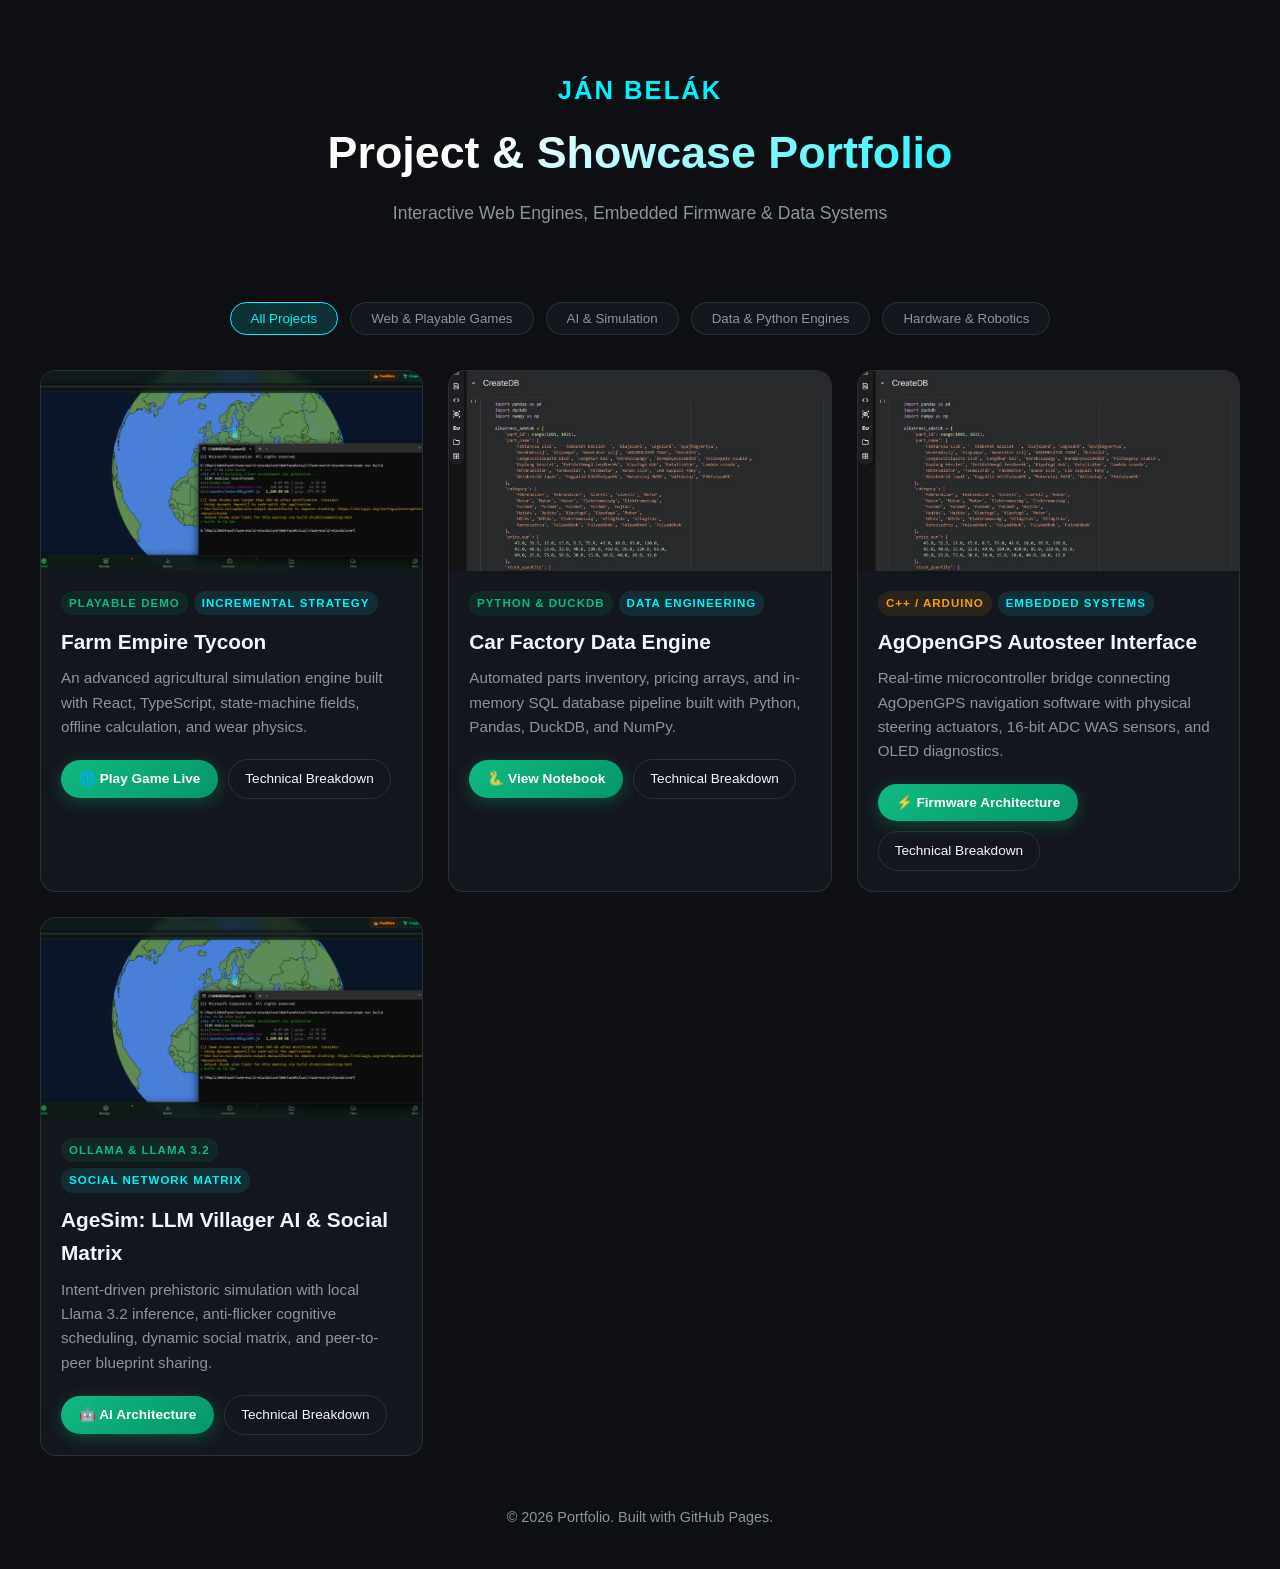
==== index.html @ 09ab2f32 "Update index.html" ====
<!DOCTYPE html>
<html lang="en">
<head>
  <meta charset="UTF-8">
  <meta name="viewport" content="width=device-width, initial-scale=1.0">
  <title>Ján Belák | Reels & Showcase Portfolio</title>
  <style>
    :root {
      --bg-color: #0d0f12;
      --card-bg: rgba(22, 27, 34, 0.75);
      --modal-bg: #161b22;
      --accent-color: #00f2fe;
      --accent-emerald: #10b981;
      --accent-amber: #f59e0b;
      --accent-gradient: linear-gradient(135deg, #00c6ff 0%, #0072ff 100%);
      --emerald-gradient: linear-gradient(135deg, #10b981 0%, #059669 100%);
      --amber-gradient: linear-gradient(135deg, #f59e0b 0%, #d97706 100%);
      --text-color: #f0f6fc;
      --text-muted: #8b949e;
      --border-color: rgba(255, 255, 255, 0.1);
      --code-bg: #0d1117;
    }

    * { box-sizing: border-box; margin: 0; padding: 0; }

    body {
      font-family: 'Segoe UI', Roboto, Helvetica, Arial, sans-serif;
      background-color: var(--bg-color);
      color: var(--text-color);
      line-height: 1.6;
      padding: 20px;
      min-height: 100vh;
    }

    header {
      text-align: center;
      padding: 50px 20px 30px;
      max-width: 800px;
      margin: 0 auto;
    }

    .author-name {
      font-size: 1.6rem;
      font-weight: 700;
      color: var(--accent-color);
      letter-spacing: 2px;
      text-transform: uppercase;
      margin-bottom: 6px;
    }

    h1 {
      font-size: 2.8rem;
      font-weight: 800;
      background: linear-gradient(135deg, #fff 30%, var(--accent-color) 100%);
      -webkit-background-clip: text;
      -webkit-text-fill-color: transparent;
      margin-bottom: 10px;
    }

    .subtitle {
      font-size: 1.1rem;
      color: var(--text-muted);
      margin-bottom: 25px;
    }

    .btn {
      display: inline-block;
      padding: 10px 24px;
      background: var(--accent-gradient);
      color: #fff;
      text-decoration: none;
      font-weight: 600;
      border-radius: 30px;
      box-shadow: 0 4px 15px rgba(0, 198, 255, 0.3);
      transition: transform 0.2s, box-shadow 0.2s;
      border: none;
      cursor: pointer;
      font-size: 0.9rem;
    }

    .btn:hover {
      transform: translateY(-2px);
      box-shadow: 0 6px 20px rgba(0, 198, 255, 0.5);
    }

    .btn-live {
      background: var(--emerald-gradient);
      box-shadow: 0 4px 15px rgba(16, 185, 129, 0.3);
    }

    .btn-live:hover {
      box-shadow: 0 6px 20px rgba(16, 185, 129, 0.5);
    }

    /* Category Filter System */
    .filter-container {
      display: flex;
      justify-content: center;
      gap: 12px;
      margin: 20px 0 35px;
      flex-wrap: wrap;
    }

    .filter-btn {
      background: var(--card-bg);
      border: 1px solid var(--border-color);
      color: var(--text-muted);
      padding: 8px 20px;
      border-radius: 20px;
      cursor: pointer;
      transition: all 0.3s ease;
      font-weight: 500;
    }

    .filter-btn.active, .filter-btn:hover {
      background: rgba(0, 242, 254, 0.15);
      color: var(--accent-color);
      border-color: var(--accent-color);
    }

    /* Projects Grid */
    .projects-grid {
      display: grid;
      grid-template-columns: repeat(auto-fill, minmax(340px, 1fr));
      gap: 25px;
      max-width: 1200px;
      margin: 0 auto;
    }

    .project-card {
      background: var(--card-bg);
      backdrop-filter: blur(10px);
      border: 1px solid var(--border-color);
      border-radius: 16px;
      overflow: hidden;
      transition: transform 0.3s ease, border-color 0.3s ease, box-shadow 0.3s ease;
      cursor: pointer;
    }

    .project-card:hover {
      transform: translateY(-8px);
      border-color: rgba(0, 242, 254, 0.4);
      box-shadow: 0 10px 30px rgba(0, 0, 0, 0.5);
    }

    .card-media {
      position: relative;
      width: 100%;
      height: 200px;
      background-color: #1a1e24;
      overflow: hidden;
    }

    .card-media img {
      width: 100%;
      height: 100%;
      object-fit: cover;
      transition: transform 0.5s ease;
    }

    .project-card:hover .card-media img {
      transform: scale(1.05);
    }

    .card-content { padding: 20px; }

    .tag-group {
      display: flex;
      gap: 6px;
      flex-wrap: wrap;
      margin-bottom: 10px;
    }

    .tag {
      display: inline-block;
      font-size: 0.72rem;
      text-transform: uppercase;
      letter-spacing: 1px;
      color: var(--accent-color);
      background: rgba(0, 242, 254, 0.1);
      padding: 3px 8px;
      border-radius: 12px;
      font-weight: 600;
    }

    .tag-emerald {
      color: var(--accent-emerald);
      background: rgba(16, 185, 129, 0.1);
    }

    .tag-amber {
      color: var(--accent-amber);
      background: rgba(245, 158, 11, 0.1);
    }

    .card-title {
      font-size: 1.3rem;
      font-weight: 700;
      margin-bottom: 8px;
    }

    .card-desc {
      color: var(--text-muted);
      font-size: 0.95rem;
      margin-bottom: 20px;
    }

    .card-actions {
      display: flex;
      gap: 10px;
      align-items: center;
      flex-wrap: wrap;
    }

    .btn-secondary {
      background: transparent;
      border: 1px solid var(--border-color);
      color: var(--text-color);
      padding: 8px 16px;
      border-radius: 20px;
      font-size: 0.85rem;
      text-decoration: none;
      transition: all 0.2s ease;
    }

    .btn-secondary:hover {
      border-color: var(--text-color);
      background: rgba(255, 255, 255, 0.05);
    }

    /* Modal Styling */
    .modal {
      display: none;
      position: fixed;
      top: 0; left: 0; width: 100%; height: 100%;
      background: rgba(0, 0, 0, 0.85);
      backdrop-filter: blur(8px);
      z-index: 1000;
      justify-content: center;
      align-items: center;
      padding: 20px;
    }

    .modal.active { display: flex; }

    .modal-content {
      background: var(--modal-bg);
      border: 1px solid var(--border-color);
      border-radius: 20px;
      max-width: 950px;
      width: 100%;
      max-height: 90vh;
      overflow-y: auto;
      padding: 35px;
      position: relative;
      box-shadow: 0 20px 50px rgba(0, 0, 0, 0.8);
    }

    .close-modal {
      position: absolute;
      top: 20px;
      right: 20px;
      font-size: 1.8rem;
      color: var(--text-muted);
      cursor: pointer;
      line-height: 1;
    }

    .close-modal:hover { color: var(--text-color); }

    .doc-section {
      margin-bottom: 35px;
      border-bottom: 1px solid rgba(255, 255, 255, 0.08);
      padding-bottom: 25px;
    }

    .doc-section:last-child { border-bottom: none; }

    .doc-title {
      font-size: 1.3rem;
      color: var(--accent-color);
      margin-bottom: 12px;
      display: flex;
      align-items: center;
      gap: 8px;
    }

    .doc-intro {
      color: var(--text-muted);
      font-size: 0.95rem;
      margin-bottom: 15px;
    }

    .code-block {
      background: var(--code-bg);
      border: 1px solid rgba(255, 255, 255, 0.1);
      border-radius: 12px;
      padding: 16px;
      font-family: 'Fira Code', Consolas, Monaco, monospace;
      font-size: 0.85rem;
      color: #e6edf3;
      overflow-x: auto;
      line-height: 1.5;
      margin: 15px 0;
    }

    .code-block pre { margin: 0; white-space: pre; }
    .keyword { color: #ff7b72; }
    .function { color: #d2a8ff; }
    .string { color: #a5d6ff; }
    .comment { color: #8b949e; font-style: italic; }
    .number { color: #79c0ff; }
    .type { color: #ffa657; }

    footer {
      text-align: center;
      padding: 50px 0 20px;
      color: var(--text-muted);
      font-size: 0.9rem;
    }
  </style>
</head>
<body>

  <header>
    <div class="author-name">Ján Belák</div>
    <h1>Project & Showcase Portfolio</h1>
    <p class="subtitle">Interactive Web Engines, Embedded Firmware & Data Systems</p>
  </header>

  <main>
    <!-- Category Filters -->
    <div class="filter-container">
      <button class="filter-btn active" onclick="filterCategory('all', event)">All Projects</button>
      <button class="filter-btn" onclick="filterCategory('web-games', event)">Web & Playable Games</button>
      <button class="filter-btn" onclick="filterCategory('ai', event)">AI & Simulation</button>
      <button class="filter-btn" onclick="filterCategory('data', event)">Data & Python Engines</button>
      <button class="filter-btn" onclick="filterCategory('embedded', event)">Hardware & Robotics</button>
    </div>

    <!-- Projects Grid -->
    <div class="projects-grid">

      <!-- Card 1: FARM EMPIRE TYCOON -->
      <div class="project-card" data-category="web-games" onclick="openModal('modal1')">
        <div class="card-media">
          <img src="WOFSSjpg.jpg" alt="Farm Empire Tycoon Gameplay">
        </div>
        <div class="card-content">
          <div class="tag-group">
            <span class="tag tag-emerald">Playable Demo</span>
            <span class="tag">Incremental Strategy</span>
          </div>
          <h3 class="card-title">Farm Empire Tycoon</h3>
          <p class="card-desc">An advanced agricultural simulation engine built with React, TypeScript, state-machine fields, offline calculation, and wear physics.</p>
          <div class="card-actions">
            <a href="https://world-of-farmers.netlify.app" target="_blank" class="btn btn-live" style="padding: 8px 18px; font-size: 0.85rem;" onclick="event.stopPropagation()">🌐 Play Game Live</a>
            <span class="btn-secondary">Technical Breakdown</span>
          </div>
        </div>
      </div>

      <!-- Card 2: CAR FACTORY ENGINE -->
      <div class="project-card" data-category="data" onclick="openModal('modal2')">
        <div class="card-media">
          <img src="carfactoryheadpicture.jpg" alt="Car Factory Data Engine">
        </div>
        <div class="card-content">
          <div class="tag-group">
            <span class="tag tag-emerald">Python & DuckDB</span>
            <span class="tag">Data Engineering</span>
          </div>
          <h3 class="card-title">Car Factory Data Engine</h3>
          <p class="card-desc">Automated parts inventory, pricing arrays, and in-memory SQL database pipeline built with Python, Pandas, DuckDB, and NumPy.</p>
          <div class="card-actions">
            <a href="carfactory.ipynb" target="_blank" class="btn btn-live" style="padding: 8px 18px; font-size: 0.85rem;" onclick="event.stopPropagation()">🐍 View Notebook</a>
            <span class="btn-secondary">Technical Breakdown</span>
          </div>
        </div>
      </div>

      <!-- Card 3: AGOPENGPS AUTOSTEER INTERFACE -->
      <div class="project-card" data-category="embedded" onclick="openModal('modal3')">
        <div class="card-media">
          <img src="carfactoryheadpicture.jpg" alt="AgOpenGPS Autosteer Hardware Interface">
        </div>
        <div class="card-content">
          <div class="tag-group">
            <span class="tag tag-amber">C++ / Arduino</span>
            <span class="tag">Embedded Systems</span>
          </div>
          <h3 class="card-title">AgOpenGPS Autosteer Interface</h3>
          <p class="card-desc">Real-time microcontroller bridge connecting AgOpenGPS navigation software with physical steering actuators, 16-bit ADC WAS sensors, and OLED diagnostics.</p>
          <div class="card-actions">
            <span class="btn btn-live" style="padding: 8px 18px; font-size: 0.85rem;">⚡ Firmware Architecture</span>
            <span class="btn-secondary">Technical Breakdown</span>
          </div>
        </div>
      </div>

      <!-- Card 4: AGESIM OLLAMA AI ENGINE -->
      <div class="project-card" data-category="web-games ai" onclick="openModal('modal4')">
        <div class="card-media">
          <img src="WOFSSjpg.jpg" alt="AgeSim Ollama AI Engine">
        </div>
        <div class="card-content">
          <div class="tag-group">
            <span class="tag tag-emerald">Ollama & Llama 3.2</span>
            <span class="tag">Social Network Matrix</span>
          </div>
          <h3 class="card-title">AgeSim: LLM Villager AI & Social Matrix</h3>
          <p class="card-desc">Intent-driven prehistoric simulation with local Llama 3.2 inference, anti-flicker cognitive scheduling, dynamic social matrix, and peer-to-peer blueprint sharing.</p>
          <div class="card-actions">
            <span class="btn btn-live" style="padding: 8px 18px; font-size: 0.85rem;">🤖 AI Architecture</span>
            <span class="btn-secondary">Technical Breakdown</span>
          </div>
        </div>
      </div>

    </div>
  </main>

  <!-- MODAL 1: FARM EMPIRE -->
  <div id="modal1" class="modal" onclick="closeModal('modal1')">
    <div class="modal-content" onclick="event.stopPropagation()">
      <span class="close-modal" onclick="closeModal('modal1')">&times;</span>
      <div class="tag-group" style="margin-bottom: 12px;">
        <span class="tag tag-emerald">Live at world-of-farmers.netlify.app</span>
        <span class="tag">Architecture & Technical Deep Dive</span>
      </div>
      <h2 style="font-size: 2rem; margin-top: 5px;">Farm Empire Tycoon — Engine Documentation</h2>
      <p style="color: var(--text-muted); margin: 10px 0 20px;">
        A comprehensive overview of the core state management, real-time simulation loop, field state machine, machinery wear mathematics, and offline progression algorithms.
      </p>

      <div style="margin-bottom: 25px;">
        <a href="https://world-of-farmers.netlify.app" target="_blank" class="btn btn-live">🚀 Launch Live Web App</a>
      </div>

      <div class="doc-section">
        <h3 class="doc-title">⚙️ 1. Time Progression & Tick Engine</h3>
        <p class="doc-intro">The game runs a deterministic 1Hz heartbeat tick loop through a centralized React reducer.</p>
        <div class="code-block"><pre><code><span class="comment">// Central loop snippet</span>
<span class="keyword">case</span> <span class="string">'TICK'</span>: {
  <span class="keyword">const</span> now = <span class="type">Date</span>.<span class="function">now</span>();
  <span class="comment">// Process field operations...</span>
}</code>pre></div>
      </div>

      <div style="margin-top: 25px;">
        <button onclick="closeModal('modal1')" class="btn-secondary" style="cursor: pointer;">Close Window</button>
      </div>
    </div>
  </div>

  <!-- MODAL 2: CAR FACTORY -->
  <div id="modal2" class="modal" onclick="closeModal('modal2')">
    <div class="modal-content" onclick="event.stopPropagation()">
      <span class="close-modal" onclick="closeModal('modal2')">&times;</span>
      <div class="tag-group" style="margin-bottom: 12px;">
        <span class="tag tag-emerald">Jupyter / Colab Notebook</span>
        <span class="tag">Data & SQL Architecture</span>
      </div>
      <h2 style="font-size: 2rem; margin-top: 5px;">Car Factory Engine — Data Pipeline</h2>
      <p style="color: var(--text-muted); margin: 10px 0 20px;">
        Python data processing script designed for automotive inventory management, component pricing, and relational querying via DuckDB.
      </p>

      <div style="margin-bottom: 25px; display: flex; gap: 12px; flex-wrap: wrap;">
        <a href="carfactory.ipynb" target="_blank" class="btn btn-live">📄 View Notebook on GitHub</a>
        <a href="https://colab.research.google.com/drive/1O8Z0vtRNrd48_P1Lgmc_zF7ths8Hqo9t" target="_blank" class="btn">⚡ Open in Google Colab</a>
      </div>

      <div class="doc-section">
        <h3 class="doc-title">⚙️ Tech Stack & Key Features</h3>
        <p class="doc-intro">This notebook demonstrates structured data creation and high-performance SQL querying directly inside Python.</p>
        <ul style="margin-left: 20px; color: var(--text-muted); line-height: 1.8;">
          <li><strong>Pandas & NumPy:</strong> Structured dataframe generation for vehicle components.</li>
          <li><strong>DuckDB:</strong> In-memory SQL engine for executing relational queries.</li>
          <li><strong>Stock Tracking:</strong> Automated spare parts inventory calculation.</li>
        </ul>
      </div>

      <div style="margin-top: 25px;">
        <button onclick="closeModal('modal2')" class="btn-secondary" style="cursor: pointer;">Close Window</button>
      </div>
    </div>
  </div>

  <!-- MODAL 3: AGOPENGPS AUTOSTEER FIRMWARE DOCUMENTATION -->
  <div id="modal3" class="modal" onclick="closeModal('modal3')">
    <div class="modal-content" onclick="event.stopPropagation()">
      <span class="close-modal" onclick="closeModal('modal3')">&times;</span>
      <div class="tag-group" style="margin-bottom: 12px;">
        <span class="tag tag-amber">Embedded C++ / Arduino</span>
        <span class="tag">Robotics & Hardware Control</span>
      </div>
      <h2 style="font-size: 2rem; margin-top: 5px;">AgOpenGPS Autosteer Hardware Interface</h2>
      <p style="color: var(--text-muted); margin: 10px 0 20px;">
        High-performance embedded control logic bridging AgOpenGPS navigation software with custom tractor autosteer hardware via serial packet parsing, closed-loop PD motor drive, high-precision ADC sampling, and live OLED diagnostics.
      </p>

      <div class="doc-section">
        <h3 class="doc-title">📡 1. AgOpenGPS Serial Protocol & Packet Parser</h3>
        <p class="doc-intro">
          Parses incoming 14-byte binary telemetry frames from AgOpenGPS running at 115200 baud. Validates frame sync headers (<code>0x80</code>) and command function codes (<code>0xFE</code>) to extract target steering angles with high temporal fidelity.
        </p>
        <div class="code-block"><pre><code><span class="comment">// Serial Packet Parser Routine</span>
<span class="keyword">void</span> <span class="function">readAOG</span>() {
  <span class="keyword">static uint8_t</span> buf[<span class="number">14</span>];
  <span class="keyword">static uint8_t</span> idx = <span class="number">0</span>;

  <span class="keyword">while</span> (AOG.<span class="function">available</span>()) {
    <span class="keyword">uint8_t</span> b = AOG.<span class="function">read</span>();
    <span class="keyword">if</span> (idx == <span class="number">0</span> && b != <span class="number">0x80</span>) <span class="keyword">continue</span>;

    buf[idx++] = b;
    <span class="keyword">if</span> (idx == <span class="number">14</span>) {
      <span class="keyword">if</span> (buf[<span class="number">3</span>] == <span class="number">0xFE</span>) {
        <span class="keyword">int16_t</span> d100 = (buf[<span class="number">8</span>] &lt;&lt; <span class="number">8</span>) | buf[<span class="number">7</span>];
        targetDeg = d100 / <span class="number">100.0</span>;
        lastAog = <span class="function">millis</span>();
        packetCount++;
      }
      idx = <span class="number">0</span>;
    }
  }
}</code>pre></div>
      </div>

      <div class="doc-section">
        <h3 class="doc-title">🎯 2. Wheel Angle Sensor (WAS) 16-bit ADC Processing</h3>
        <p class="doc-intro">
          Utilizes an external 16-bit ADS1115 ADC over I2C to read high-resolution analog voltage feedback from the tractor's steering feedback sensor, converting raw ADC counts directly to physical wheel degrees.
        </p>
        <div class="code-block"><pre><code><span class="comment">// Analog ADC to Degree Mapping</span>
<span class="keyword">void</span> <span class="function">readWAS</span>() {
  <span class="keyword">int16_t</span> adc = ads.<span class="function">readADC_SingleEnded</span>(<span class="number">0</span>);
  <span class="keyword">float</span> pct = (<span class="keyword">float</span>)(adc - WAS_LEFT) * <span class="number">100.0</span> / (<span class="keyword">float</span>)(WAS_RIGHT - WAS_LEFT);
  pct = <span class="function">constrain</span>(pct, <span class="number">0</span>, <span class="number">100</span>);
  wasDeg = (pct - <span class="number">50.0</span>) * (WAS_MAX_DEG * <span class="number">2.0</span> / <span class="number">100.0</span>);
}</code>pre></div>
      </div>

      <div class="doc-section">
        <h3 class="doc-title">⚙️ 3. PD Closed-Loop Control & Safety Watchdog</h3>
        <p class="doc-intro">
          Drives an H-Bridge motor controller using a Proportional-Derivative (PD) feedback loop with deadband filtering (`0.5°`). Implements a 500ms safety fail-safe timeout that kills motor power automatically if communication with AgOpenGPS drops.
        </p>
      </div>

      <div style="margin-top: 25px;">
        <button onclick="closeModal('modal3')" class="btn-secondary" style="cursor: pointer;">Close Window</button>
      </div>
    </div>
  </div>

  <!-- MODAL 4: AGESIM OLLAMA AI ENGINE & SOCIAL MATRIX -->
  <div id="modal4" class="modal" onclick="closeModal('modal4')">
    <div class="modal-content" onclick="event.stopPropagation()">
      <span class="close-modal" onclick="closeModal('modal4')">&times;</span>
      <div class="tag-group" style="margin-bottom: 12px;">
        <span class="tag tag-emerald">TypeScript / Node.js</span>
        <span class="tag">Local LLM (Ollama) & Social Matrix</span>
      </div>
      <h2 style="font-size: 2rem; margin-top: 5px;">AgeSim — Intent-Driven LLM & Social Network Architecture</h2>
      <p style="color: var(--text-muted); margin: 10px 0 20px;">
        A 3-layer hybrid villager control engine combining high-priority survival overrides, asynchronous local LLM inference (Llama 3.2 via Ollama API), dynamic social affinity matrices, and peer-to-peer technology blueprint diffusion.
      </p>

      <!-- SECTION 1: 3-LAYER HYBRID ARCHITECTURE -->
      <div class="doc-section">
        <h3 class="doc-title">🧠 1. Three-Layer Hybrid Cognitive Architecture</h3>
        <p class="doc-intro">
          To maintain real-time simulation performance without browser lag, entity decision-making follows a strict 3-tier precedence pipeline:
        </p>
        <ul style="margin-left: 20px; color: var(--text-muted); line-height: 1.8; margin-bottom: 15px;">
          <li><strong>Layer 1 (Survival Overrides & Reflexes):</strong> Instant deterministic checks for predator attacks (e.g., fighting or fleeing shelter), starvation, exhaustion, carcass harvesting, or full inventory resource dropping[cite: 1].</li>
          <li><strong>Layer 2 (Asynchronous LLM Cognitive Scheduler):</strong> Calls local Ollama (`llama3.2:latest`) to request high-level goals when idle[cite: 1, 2]. Uses randomized action locks (`actionLockTimer = 260-410 ticks`) to prevent erratic back-and-forth decision flickering[cite: 1].</li>
          <li><strong>Layer 3 (Behavior Tree Execution Engine):</strong> Runs deterministic node functions (`goToTileAndWork`, `moveToCoordinatesAndExecute`) to execute work timers, pathing, and state transitions[cite: 1, 3].</li>
        </ul>

        <div class="code-block"><pre><code><span class="comment">// Layer 2: Async LLM Cognitive Dispatch & Anti-Flicker Action Locking</span>
<span class="keyword">if</span> (v.currentAction === <span class="string">'IDLE'</span> && !v.isThinking && (v <span class="keyword">as</span> <span class="type">any</span>).actionLockTimer &lt;= <span class="number">0</span>) {
    v.isThinking = <span class="keyword">true</span>;
    v.statusText = <span class="string">"🤔 Looking at sky, planning chores..."</span>;
    
    AiService.<span class="function">requestVillagerIntent</span>(v).<span class="function">then</span>(intent =&gt; {
        v.isThinking = <span class="keyword">false</span>;
        (<span class="keyword">v</span> <span class="keyword">as</span> <span class="type">any</span>).brainTickDelay = Math.<span class="function">floor</span>(<span class="number">40</span> + Math.<span class="function">random</span>() * <span class="number">30</span>);
        
        <span class="keyword">if</span> (intent) {
            v.currentAction = intent.action;
            v.statusText = intent.statusText;
            v.reasoningText = intent.reasoning;
            (<span class="keyword">v</span> <span class="keyword">as</span> <span class="type">any</span>).actionLockTimer = Math.<span class="function">floor</span>(<span class="number">260</span> + Math.<span class="function">random</span>() * <span class="number">150</span>); <span class="comment">// Stable lock buffer</span>
        }
    });
}</code>pre></div>
      </div>

      <!-- SECTION 2: DYNAMIC SOCIAL MATRIX & BLUEPRINT DIFFUSION -->
      <div class="doc-section">
        <h3 class="doc-title">🔥 2. Social Network Matrix & Knowledge Propagation</h3>
        <p class="doc-intro">
          Villagers maintain a persistent <code>socialMatrix</code> tracking numeric affinity values (0 to 100) toward other personality traits (e.g., <code>barbarian</code>, <code>pacifist</code>, <code>melancholic</code>, <code>lazy</code>)[cite: 1, 4].
        </p>
        <p class="doc-intro">
          During night cycles (`BONFIRE_SOCIAL`), villagers gather near the tribal campfire[cite: 1]. The engine triggers Ollama to generate context-aware primeval dialogue and relationship deltas[cite: 1, 2]. When a social bond crosses threshold levels (`newBond >= 55`), villagers automatically teach technology blueprints (e.g., spear crafting) to their peers[cite: 1].
        </p>

        <div class="code-block"><pre><code><span class="comment">// Social Interaction & Peer-to-Peer Blueprint Propagation</span>
<span class="keyword">if</span> (neighbor) {
    v.interactionTimer = <span class="number">350</span>;
    AiService.<span class="function">requestSocialChat</span>(v, neighbor).<span class="function">then</span>(res =&gt; {
        <span class="keyword">if</span> (res) {
            v.statusText = <span class="string">`🗣️ "${res.dialogue}"`</span>;
            <span class="keyword">const</span> currentBond = (v <span class="keyword">as</span> <span class="type">any</span>).socialMatrix[neighbor.trait] || <span class="number">50</span>;
            <span class="keyword">const</span> newBond = Math.<span class="function">max</span>(<span class="number">0</span>, Math.<span class="function">min</span>(<span class="number">100</span>, currentBond + res.relationChange));
            
            (v <span class="keyword">as</span> <span class="type">any</span>).socialMatrix[neighbor.trait] = newBond;
            (neighbor <span class="keyword">as</span> <span class="type">any</span>).socialMatrix[v.trait] = newBond;

            <span class="comment">// Blueprint Sharing Gate: Teach spear creation if bond >= 55</span>
            <span class="keyword">if</span> ((v <span class="keyword">as</span> <span class="type">any</span>).hasSpearBlueprint && !(neighbor <span class="keyword">as</span> <span class="type">any</span>).hasSpearBlueprint && newBond &gt;= <span class="number">55</span>) {
                (neighbor <span class="keyword">as</span> <span class="type">any</span>).hasSpearBlueprint = <span class="keyword">true</span>;
                v.statusText = <span class="string">`🗣️ "Look at this tool I made! Tied flint to wood!"`</span>;
                neighbor.statusText = <span class="string">`😮 "Wow! Show me how to tie it!"`</span>;
            }
        }
    });
}</code>pre></div>
      </div>

      <!-- SECTION 3: TECH-GATED PROMPTING & SANITIZATION -->
      <div class="doc-section">
        <h3 class="doc-title">🛡️ 3. Dynamic Tech-Gated Prompting & Enum Sanitization</h3>
        <p class="doc-intro">
          The `AiService` inspects village state (`ResearchManager`) to dynamically restrict action pools, ensuring LLMs never attempt locked actions (e.g., farming before agriculture is unlocked)[cite: 2, 7].
        </p>
        <p class="doc-intro">
          String responses are sanitized via regex to convert human-readable space formatting into strict code enum identifiers (e.g., `GATHER WATER` ➔ `GATHER_WATER`)[cite: 2].
        </p>

        <div class="code-block"><pre><code><span class="comment">// Enum String Sanitization Pipeline</span>
<span class="keyword">let</span> rawText = data.choices?.[<span class="number">0</span>]?.message?.content || <span class="string">'{}'</span>;
<span class="keyword">const</span> intent = JSON.<span class="function">parse</span>(rawText) <span class="keyword">as</span> <span class="type">VillagerIntent</span>;

<span class="keyword">if</span> (intent && intent.action) {
    <span class="keyword">let</span> sanitized = intent.action.<span class="function">toUpperCase</span>().<span class="function">trim</span>();
    sanitized = sanitized.<span class="function">replace</span>(<span class="regexp">/\s+/g</span>, <span class="string">'_'</span>); <span class="comment">// Converts "GATHER WATER" -> "GATHER_WATER"</span>
    intent.action = sanitized <span class="keyword">as any</span>;
}</code>pre></div>
      </div>

      <!-- SECTION 4: SPATIAL PATHFINDING -->
      <div class="doc-section">
        <h3 class="doc-title">🗺️ 4. Role-Aware A* Grid Navigation</h3>
        <p class="doc-intro">
          Entity movement is computed on a 40px grid using an A* pathfinder[cite: 6]. Terrain passability matrices grant dynamic traversal rights (e.g., water gatherers accessing liquid edges) while capping path iteration ceilings to protect performance[cite: 6].
        </p>
      </div>

      <div style="margin-top: 25px;">
        <button onclick="closeModal('modal4')" class="btn-secondary" style="cursor: pointer;">Close Window</button>
      </div>
    </div>
  </div>

  <footer>
    <p>© 2026 Portfolio. Built with GitHub Pages.</p>
  </footer>

  <script>
    function filterCategory(cat, evt) {
      const cards = document.querySelectorAll('.project-card');
      const buttons = document.querySelectorAll('.filter-btn');

      buttons.forEach(btn => btn.classList.remove('active'));
      if (evt) evt.target.classList.add('active');

      cards.forEach(card => {
        const categories = (card.getAttribute('data-category') || '').split(' ');
        if (cat === 'all' || categories.includes(cat)) {
          card.style.display = 'block';
        } else {
          card.style.display = 'none';
        }
      });
    }

    function openModal(id) {
      document.getElementById(id).classList.add('active');
    }

    function closeModal(id) {
      document.getElementById(id).classList.remove('active');
    }
  </script>

</body>
</html>
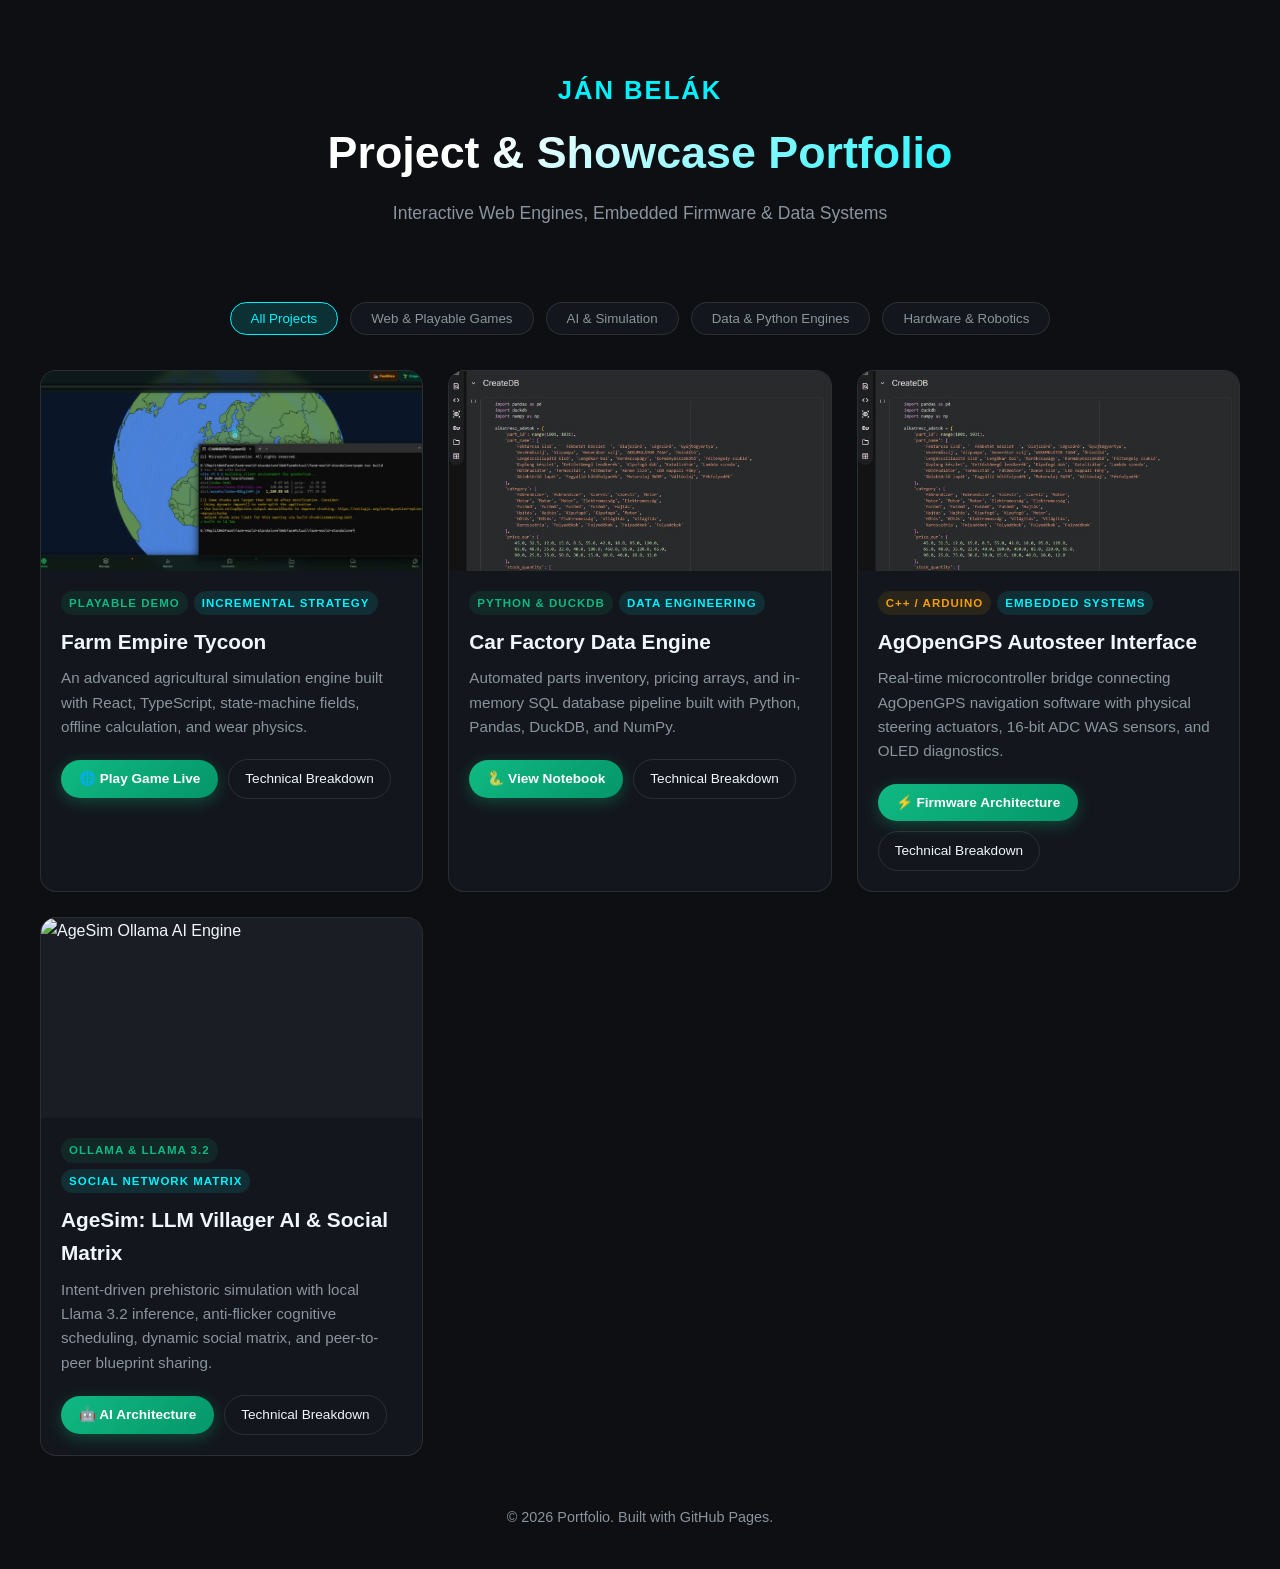
==== commit 15f9e322: "Update index.html" ====
--- a/index.html
+++ b/index.html
@@ -401,7 +401,7 @@
       <!-- Card 4: AGESIM OLLAMA AI ENGINE -->
       <div class="project-card" data-category="web-games ai" onclick="openModal('modal4')">
         <div class="card-media">
-          <img src="WOFSSjpg.jpg" alt="AgeSim Ollama AI Engine">
+          <img src="Agesim.jpg" alt="AgeSim Ollama AI Engine">
         </div>
         <div class="card-content">
           <div class="tag-group">
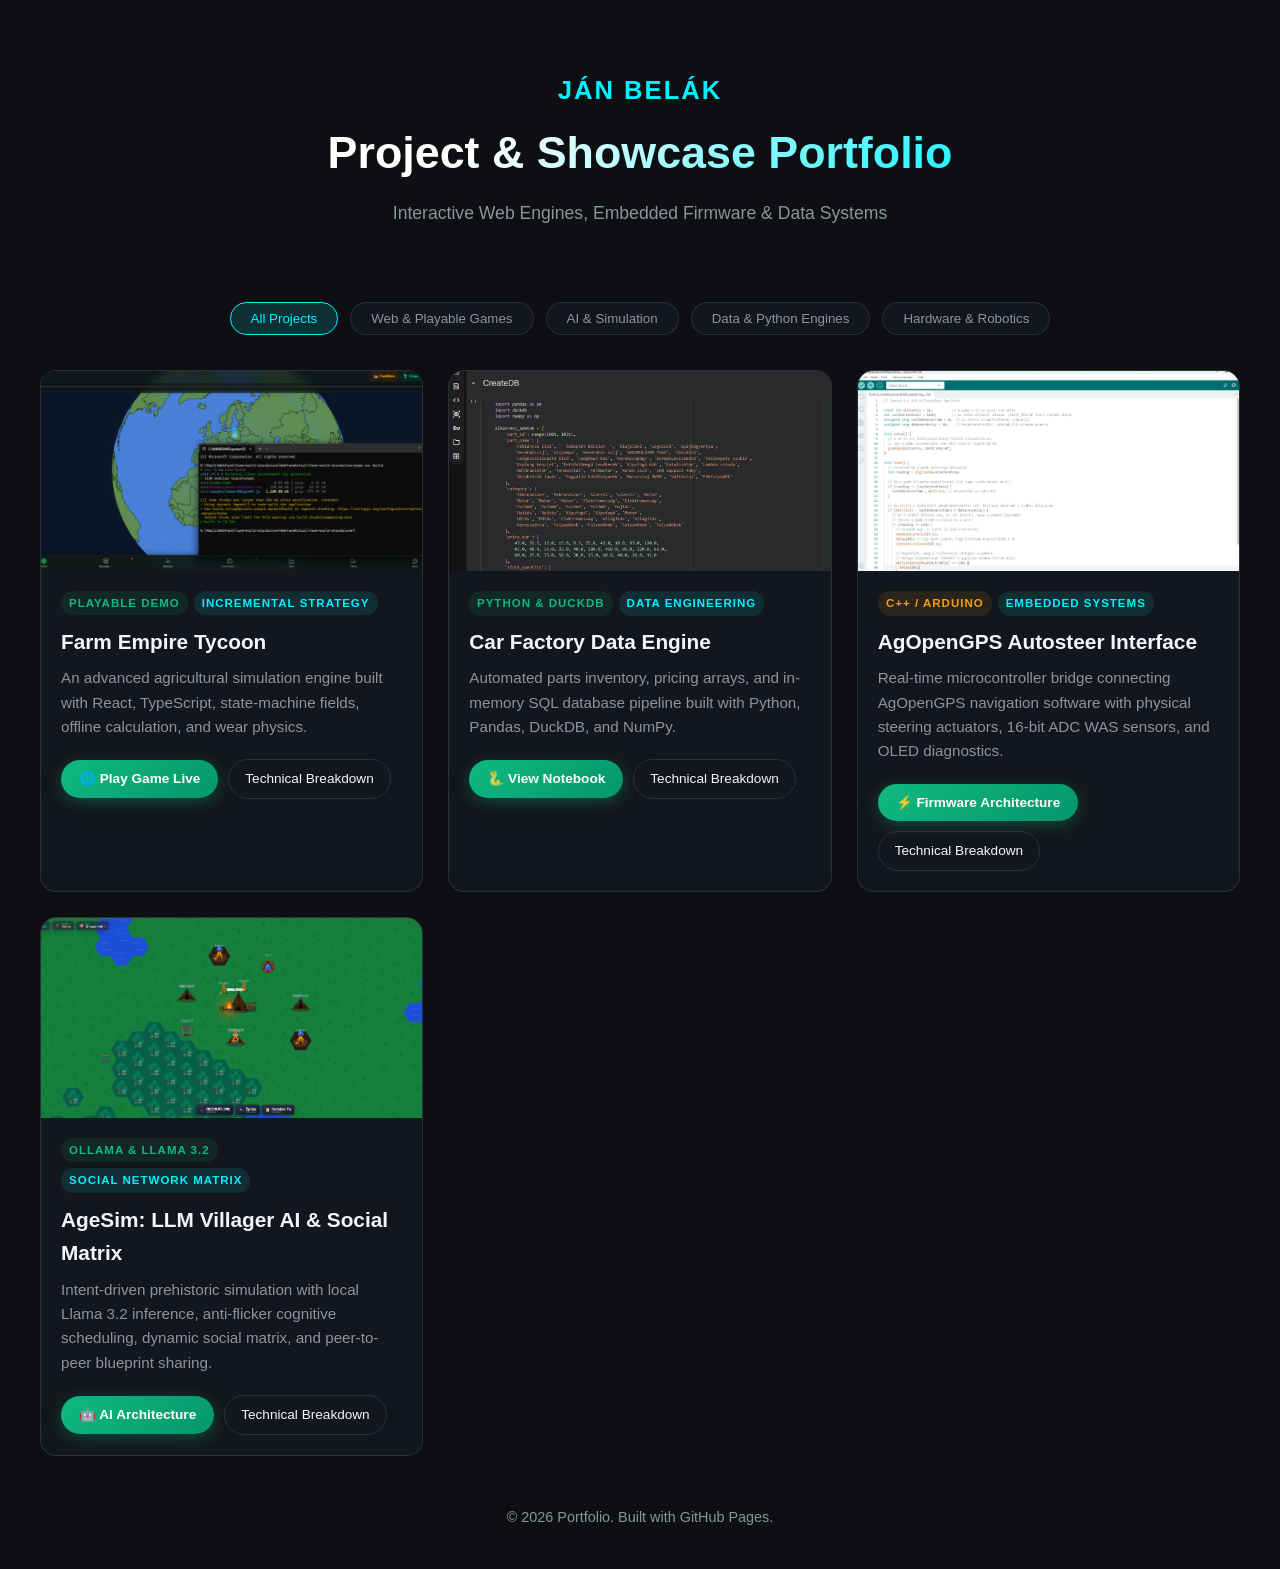
==== commit e76040b8: "Update index.html" ====
--- a/index.html
+++ b/index.html
@@ -382,7 +382,7 @@
       <!-- Card 3: AGOPENGPS AUTOSTEER INTERFACE -->
       <div class="project-card" data-category="embedded" onclick="openModal('modal3')">
         <div class="card-media">
-          <img src="carfactoryheadpicture.jpg" alt="AgOpenGPS Autosteer Hardware Interface">
+          <img src="arduinoidess.jpg" alt="AgOpenGPS Autosteer Hardware Interface">
         </div>
         <div class="card-content">
           <div class="tag-group">
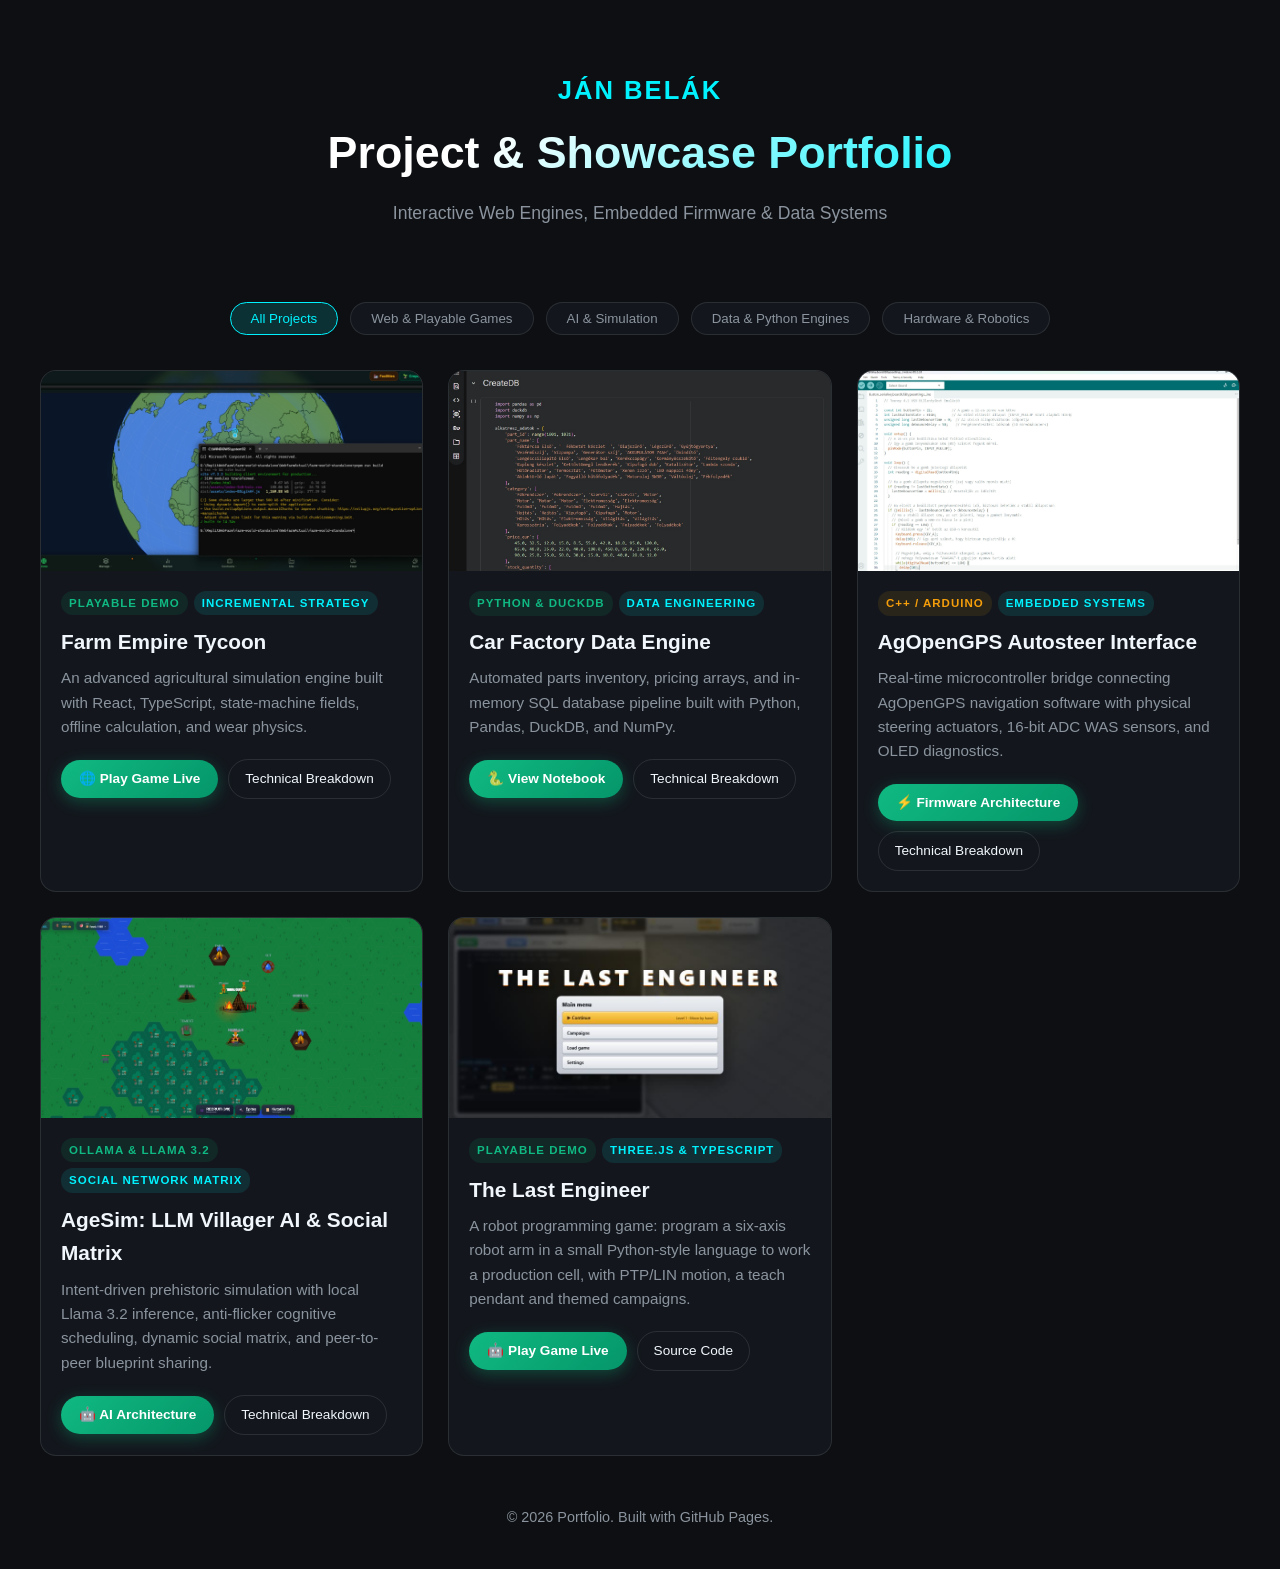
==== commit 4d777209: "Add The Last Engineer: playable build and project card Co-Authored-By: Claude Opus 5.5 <noreply@anth" ====
--- a/index.html
+++ b/index.html
@@ -417,6 +417,25 @@
         </div>
       </div>
 
+      <!-- Card 5: THE LAST ENGINEER -->
+      <div class="project-card" data-category="web-games embedded" onclick="window.open('the-last-engineer/', '_blank')">
+        <div class="card-media">
+          <img src="lastengineer.jpg" alt="The Last Engineer title screen">
+        </div>
+        <div class="card-content">
+          <div class="tag-group">
+            <span class="tag tag-emerald">Playable Demo</span>
+            <span class="tag">Three.js & TypeScript</span>
+          </div>
+          <h3 class="card-title">The Last Engineer</h3>
+          <p class="card-desc">A robot programming game: program a six-axis robot arm in a small Python-style language to work a production cell, with PTP/LIN motion, a teach pendant and themed campaigns.</p>
+          <div class="card-actions">
+            <a href="the-last-engineer/" target="_blank" class="btn btn-live" style="padding: 8px 18px; font-size: 0.85rem;" onclick="event.stopPropagation()">🤖 Play Game Live</a>
+            <a href="https://github.com/JBCn420/the-last-engineer" target="_blank" class="btn-secondary" onclick="event.stopPropagation()">Source Code</a>
+          </div>
+        </div>
+      </div>
+
     </div>
   </main>
 
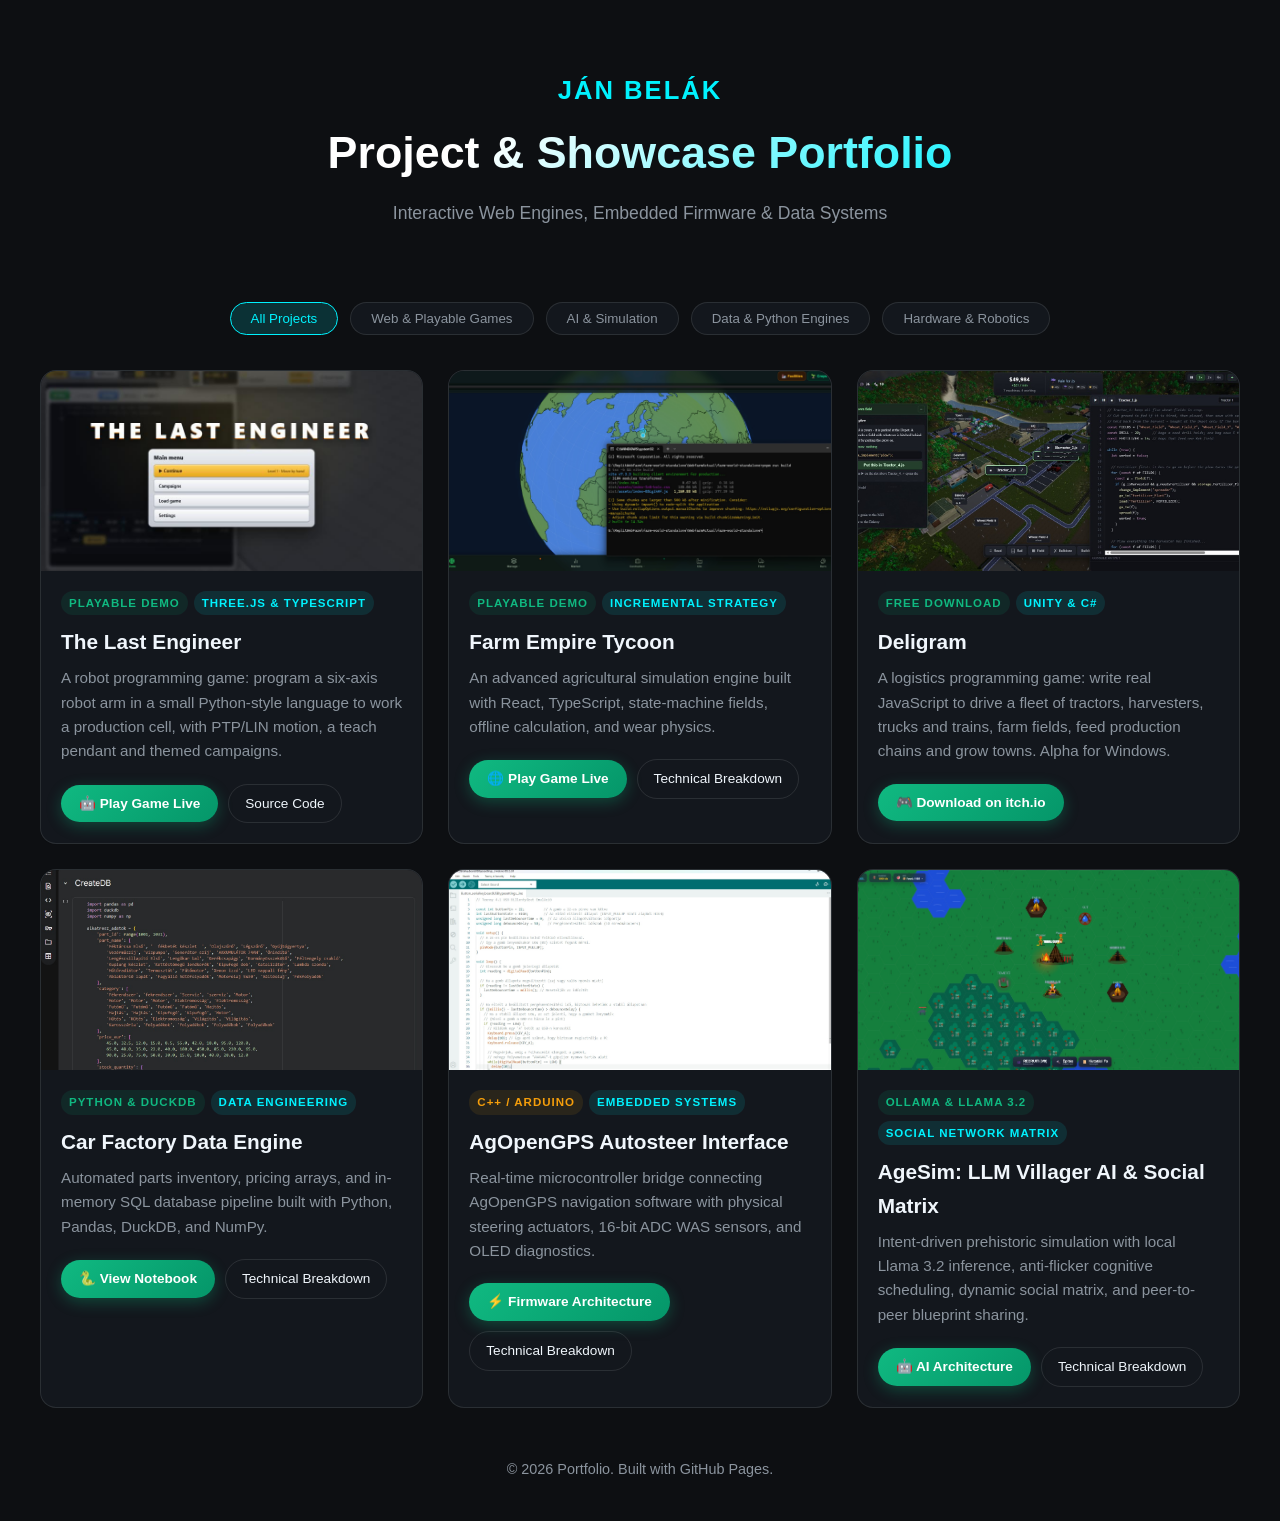
==== commit e8177ae7: "Add Deligram, and reorder projects: Last Engineer, Farm Tycoon, Deligram Deligram links to its free " ====
--- a/index.html
+++ b/index.html
@@ -341,7 +341,26 @@
     <!-- Projects Grid -->
     <div class="projects-grid">
 
-      <!-- Card 1: FARM EMPIRE TYCOON -->
+      <!-- Card 1: THE LAST ENGINEER -->
+      <div class="project-card" data-category="web-games embedded" onclick="window.open('the-last-engineer/', '_blank')">
+        <div class="card-media">
+          <img src="lastengineer.jpg" alt="The Last Engineer title screen">
+        </div>
+        <div class="card-content">
+          <div class="tag-group">
+            <span class="tag tag-emerald">Playable Demo</span>
+            <span class="tag">Three.js & TypeScript</span>
+          </div>
+          <h3 class="card-title">The Last Engineer</h3>
+          <p class="card-desc">A robot programming game: program a six-axis robot arm in a small Python-style language to work a production cell, with PTP/LIN motion, a teach pendant and themed campaigns.</p>
+          <div class="card-actions">
+            <a href="the-last-engineer/" target="_blank" class="btn btn-live" style="padding: 8px 18px; font-size: 0.85rem;" onclick="event.stopPropagation()">🤖 Play Game Live</a>
+            <a href="https://github.com/JBCn420/the-last-engineer" target="_blank" class="btn-secondary" onclick="event.stopPropagation()">Source Code</a>
+          </div>
+        </div>
+      </div>
+
+      <!-- Card 2: FARM EMPIRE TYCOON -->
       <div class="project-card" data-category="web-games" onclick="openModal('modal1')">
         <div class="card-media">
           <img src="WOFSSjpg.jpg" alt="Farm Empire Tycoon Gameplay">
@@ -360,7 +379,25 @@
         </div>
       </div>
 
-      <!-- Card 2: CAR FACTORY ENGINE -->
+      <!-- Card 3: DELIGRAM -->
+      <div class="project-card" data-category="web-games" onclick="window.open('https://royalphantomdev.itch.io/deligram', '_blank')">
+        <div class="card-media">
+          <img src="deligram.jpg" alt="Deligram gameplay: tractors, fields and a script editor">
+        </div>
+        <div class="card-content">
+          <div class="tag-group">
+            <span class="tag tag-emerald">Free Download</span>
+            <span class="tag">Unity & C#</span>
+          </div>
+          <h3 class="card-title">Deligram</h3>
+          <p class="card-desc">A logistics programming game: write real JavaScript to drive a fleet of tractors, harvesters, trucks and trains, farm fields, feed production chains and grow towns. Alpha for Windows.</p>
+          <div class="card-actions">
+            <a href="https://royalphantomdev.itch.io/deligram" target="_blank" class="btn btn-live" style="padding: 8px 18px; font-size: 0.85rem;" onclick="event.stopPropagation()">🎮 Download on itch.io</a>
+          </div>
+        </div>
+      </div>
+
+      <!-- Card 4: CAR FACTORY ENGINE -->
       <div class="project-card" data-category="data" onclick="openModal('modal2')">
         <div class="card-media">
           <img src="carfactoryheadpicture.jpg" alt="Car Factory Data Engine">
@@ -379,7 +416,7 @@
         </div>
       </div>
 
-      <!-- Card 3: AGOPENGPS AUTOSTEER INTERFACE -->
+      <!-- Card 5: AGOPENGPS AUTOSTEER INTERFACE -->
       <div class="project-card" data-category="embedded" onclick="openModal('modal3')">
         <div class="card-media">
           <img src="arduinoidess.jpg" alt="AgOpenGPS Autosteer Hardware Interface">
@@ -398,7 +435,7 @@
         </div>
       </div>
 
-      <!-- Card 4: AGESIM OLLAMA AI ENGINE -->
+      <!-- Card 6: AGESIM OLLAMA AI ENGINE -->
       <div class="project-card" data-category="web-games ai" onclick="openModal('modal4')">
         <div class="card-media">
           <img src="Agesim.jpg" alt="AgeSim Ollama AI Engine">
@@ -413,25 +450,6 @@
           <div class="card-actions">
             <span class="btn btn-live" style="padding: 8px 18px; font-size: 0.85rem;">🤖 AI Architecture</span>
             <span class="btn-secondary">Technical Breakdown</span>
-          </div>
-        </div>
-      </div>
-
-      <!-- Card 5: THE LAST ENGINEER -->
-      <div class="project-card" data-category="web-games embedded" onclick="window.open('the-last-engineer/', '_blank')">
-        <div class="card-media">
-          <img src="lastengineer.jpg" alt="The Last Engineer title screen">
-        </div>
-        <div class="card-content">
-          <div class="tag-group">
-            <span class="tag tag-emerald">Playable Demo</span>
-            <span class="tag">Three.js & TypeScript</span>
-          </div>
-          <h3 class="card-title">The Last Engineer</h3>
-          <p class="card-desc">A robot programming game: program a six-axis robot arm in a small Python-style language to work a production cell, with PTP/LIN motion, a teach pendant and themed campaigns.</p>
-          <div class="card-actions">
-            <a href="the-last-engineer/" target="_blank" class="btn btn-live" style="padding: 8px 18px; font-size: 0.85rem;" onclick="event.stopPropagation()">🤖 Play Game Live</a>
-            <a href="https://github.com/JBCn420/the-last-engineer" target="_blank" class="btn-secondary" onclick="event.stopPropagation()">Source Code</a>
           </div>
         </div>
       </div>
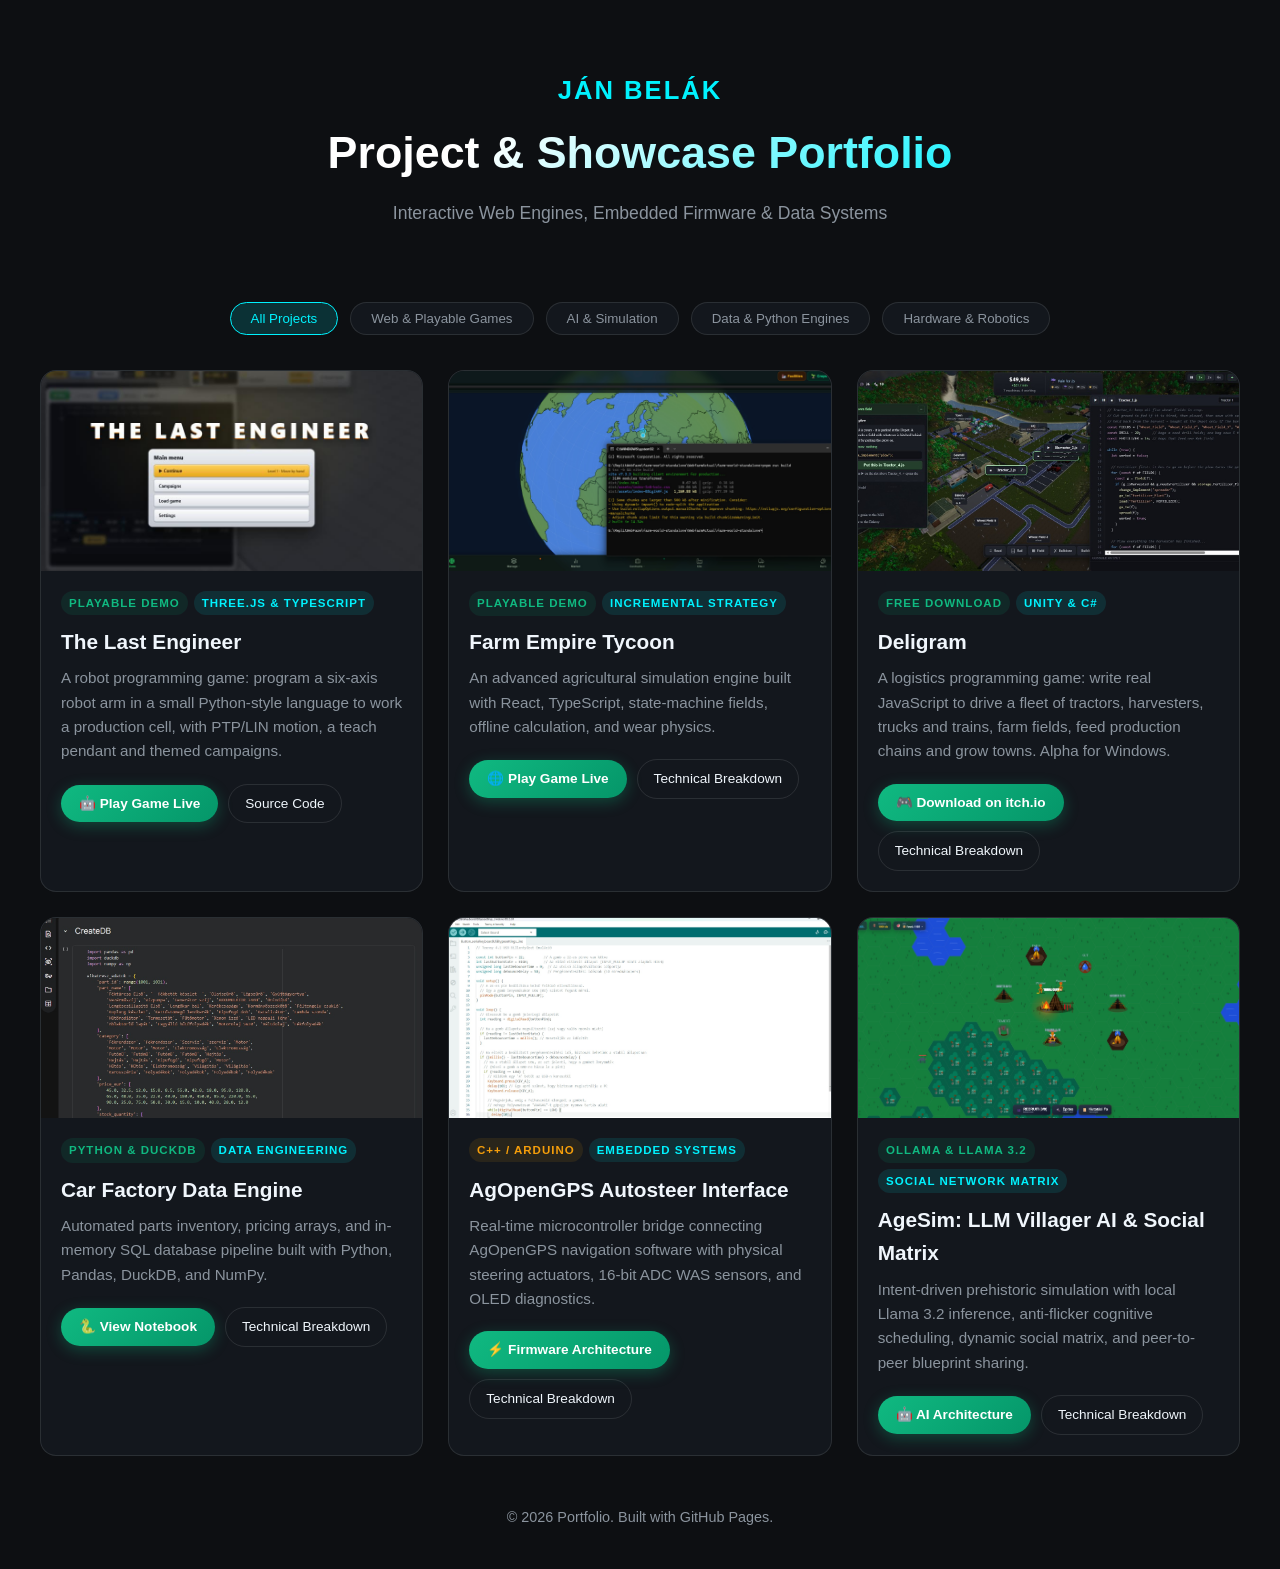
==== commit 0070d956: "Add technical breakdowns for The Last Engineer and Deligram Both cards now open a documentation popu" ====
--- a/index.html
+++ b/index.html
@@ -342,7 +342,7 @@
     <div class="projects-grid">
 
       <!-- Card 1: THE LAST ENGINEER -->
-      <div class="project-card" data-category="web-games embedded" onclick="window.open('the-last-engineer/', '_blank')">
+      <div class="project-card" data-category="web-games embedded" onclick="openModal('modal5')">
         <div class="card-media">
           <img src="lastengineer.jpg" alt="The Last Engineer title screen">
         </div>
@@ -380,7 +380,7 @@
       </div>
 
       <!-- Card 3: DELIGRAM -->
-      <div class="project-card" data-category="web-games" onclick="window.open('https://royalphantomdev.itch.io/deligram', '_blank')">
+      <div class="project-card" data-category="web-games" onclick="openModal('modal6')">
         <div class="card-media">
           <img src="deligram.jpg" alt="Deligram gameplay: tractors, fields and a script editor">
         </div>
@@ -393,6 +393,7 @@
           <p class="card-desc">A logistics programming game: write real JavaScript to drive a fleet of tractors, harvesters, trucks and trains, farm fields, feed production chains and grow towns. Alpha for Windows.</p>
           <div class="card-actions">
             <a href="https://royalphantomdev.itch.io/deligram" target="_blank" class="btn btn-live" style="padding: 8px 18px; font-size: 0.85rem;" onclick="event.stopPropagation()">🎮 Download on itch.io</a>
+            <span class="btn-secondary">Technical Breakdown</span>
           </div>
         </div>
       </div>
@@ -704,6 +705,147 @@
     </div>
   </div>
 
+  <!-- MODAL 5: THE LAST ENGINEER -->
+  <div id="modal5" class="modal" onclick="closeModal('modal5')">
+    <div class="modal-content" onclick="event.stopPropagation()">
+      <span class="close-modal" onclick="closeModal('modal5')">&times;</span>
+      <div class="tag-group" style="margin-bottom: 12px;">
+        <span class="tag tag-emerald">Playable in the browser</span>
+        <span class="tag">Architecture & Technical Deep Dive</span>
+      </div>
+      <h2 style="font-size: 2rem; margin-top: 5px;">The Last Engineer — Robot Programming Game</h2>
+      <p style="color: var(--text-muted); margin: 10px 0 20px;">
+        A browser game about programming an industrial robot. You drive a six-axis arm the way a real cell is programmed: jog it by hand, teach positions, then write a program that moves between them with point-to-point and linear motion, grabs parts, waits for signals and reacts to sensors.
+      </p>
+
+      <div style="margin-bottom: 25px;">
+        <a href="the-last-engineer/" target="_blank" class="btn btn-live">🤖 Play The Last Engineer</a>
+      </div>
+
+      <div class="doc-section">
+        <h3 class="doc-title">🦾 1. A Six-Axis Arm in Three.js</h3>
+        <p class="doc-intro">The robot, its tools and every work cell are rendered in Three.js and written in TypeScript, built with Vite into a static page that runs anywhere.</p>
+        <ul style="margin-left: 20px; color: var(--text-muted); line-height: 1.8;">
+          <li><strong>Industrial robot classes:</strong> a small and a large arm (KR 3-class and KR 16-class) with their own reach.</li>
+          <li><strong>Teach pendant:</strong> jog the arm by hand, then save where the gripper is as a named <code>Position</code>.</li>
+          <li><strong>Tool changing:</strong> grippers, a seeding nozzle, a harvest gripper with a rangefinder and an icing nozzle, swapped with <code>take_tool()</code> / <code>release_tool()</code>.</li>
+          <li><strong>Collision awareness:</strong> the arm knows its own parts (upper arm, forearm, wrist, flange), so a crash names exactly what hit what.</li>
+        </ul>
+      </div>
+
+      <div class="doc-section">
+        <h3 class="doc-title">🐍 2. A Python-Style Robot Language</h3>
+        <p class="doc-intro">Programs are written in a small, Python-like language with its own interpreter: <code>def</code>, <code>if</code>/<code>else</code>, <code>for i in range(n)</code>, <code>while</code>, lists and built-ins such as <code>len</code>, <code>min</code>, <code>max</code> and <code>round</code>. Motion follows real robot conventions.</p>
+        <div class="code-block"><pre><code><span class="comment"># Example program: pick a part and place it in the product's nest</span>
+<span class="keyword">def</span> <span class="function">pick</span>(spot):
+    <span class="function">PTP</span>(<span class="function">above</span>(spot))      <span class="comment"># fast joint move to just above</span>
+    <span class="function">LIN</span>(spot)             <span class="comment"># straight line down</span>
+    <span class="function">grab</span>()
+    <span class="function">LIN</span>(<span class="function">above</span>(spot, mm=<span class="number">150</span>))
+
+<span class="keyword">for</span> i <span class="keyword">in</span> <span class="function">range</span>(<span class="number">3</span>):
+    <span class="function">next_part</span>()
+    <span class="function">pick</span>(part_spot)       <span class="comment"># a Position taught on the pendant</span>
+    ...</code></pre></div>
+        <ul style="margin-left: 20px; color: var(--text-muted); line-height: 1.8;">
+          <li><strong>PTP vs LIN:</strong> point-to-point joint moves for speed, linear moves when the tool must travel in a straight line.</li>
+          <li><strong>Signals and sensors:</strong> <code>wait_for()</code>, <code>signal()</code> and <code>scan()</code> let a program coordinate with belts, an oven bot and a mixer bot.</li>
+          <li><strong>Library:</strong> functions the player writes once and can call from every level.</li>
+        </ul>
+      </div>
+
+      <div class="doc-section">
+        <h3 class="doc-title">🏭 3. Themed Campaigns & Scoring</h3>
+        <p class="doc-intro">Three campaigns, each teaching programming ideas through a real job on the cell:</p>
+        <ul style="margin-left: 20px; color: var(--text-muted); line-height: 1.8;">
+          <li><strong>Car factory:</strong> parts and product belts, filling slots to order, and a quality check that sorts bad parts into a reject bin.</li>
+          <li><strong>Kitchen:</strong> decorating cookies tile by tile from an order card (<code>tile(row, col)</code>, loops inside loops) and timing an oven bot.</li>
+          <li><strong>Grow room:</strong> seeding pots, running light and water, then finding and harvesting buds of different quality with a rangefinder.</li>
+          <li><strong>Stars:</strong> each level randomises its setup on reset, so a program has to work in general, not just once. Attempt times are simulated seconds, so a score is the same at any simulation speed, and every mistake costs a star.</li>
+        </ul>
+      </div>
+
+      <div style="margin-top: 25px;">
+        <button onclick="closeModal('modal5')" class="btn-secondary" style="cursor: pointer;">Close Window</button>
+      </div>
+    </div>
+  </div>
+
+  <!-- MODAL 6: DELIGRAM -->
+  <div id="modal6" class="modal" onclick="closeModal('modal6')">
+    <div class="modal-content" onclick="event.stopPropagation()">
+      <span class="close-modal" onclick="closeModal('modal6')">&times;</span>
+      <div class="tag-group" style="margin-bottom: 12px;">
+        <span class="tag tag-emerald">Free on itch.io</span>
+        <span class="tag">Architecture & Technical Deep Dive</span>
+      </div>
+      <h2 style="font-size: 2rem; margin-top: 5px;">Deligram — Logistics Programming Game</h2>
+      <p style="color: var(--text-muted); margin: 10px 0 20px;">
+        A transport and farming game you play by writing real JavaScript. Every machine on the map — tractors, harvesters, trucks and a train — is driven by its own script in a floating code editor. Grow crops, haul them through production chains (field → mill → bakery) and deliver goods so the town grows.
+      </p>
+
+      <div style="margin-bottom: 25px;">
+        <a href="https://royalphantomdev.itch.io/deligram" target="_blank" class="btn btn-live">🎮 Download Free on itch.io</a>
+      </div>
+
+      <div class="doc-section">
+        <h3 class="doc-title">🧭 1. From Web Prototype to Unity</h3>
+        <p class="doc-intro">Deligram started as a Three.js + TypeScript prototype where every mechanic was designed and tested, then was ported to <strong>Unity 6 (URP) and C#</strong> for the release.</p>
+        <ul style="margin-left: 20px; color: var(--text-muted); line-height: 1.8;">
+          <li><strong>Hybrid architecture:</strong> the 3D world runs in Unity (WebGL), while the code editor, HUD and panels are HTML/JavaScript on the page around it.</li>
+          <li><strong>Command bridge:</strong> each script command is sent as a JSON message <code>{ id, unitId, name, args }</code> through a <code>.jslib</code> plugin to a C# <code>CommandRouter</code>, which hands it to that vehicle and sends the reply back.</li>
+          <li><strong>Desktop build:</strong> the WebGL build is packed into a single portable Windows <code>.exe</code> using WebView2.</li>
+        </ul>
+      </div>
+
+      <div class="doc-section">
+        <h3 class="doc-title">⌨️ 2. Real JavaScript, Made Safe to Run</h3>
+        <p class="doc-intro">Player scripts are real JavaScript. Before a script runs, a source transform makes it behave like a robot program:</p>
+        <div class="code-block"><pre><code><span class="comment">// Tractor_1: keep the wheat fields in crop</span>
+<span class="keyword">const</span> FIELDS = [<span class="string">"Wheat_Field"</span>, <span class="string">"Wheat_Field_2"</span>, <span class="string">"Wheat_Field_3"</span>];
+
+<span class="keyword">while</span> (<span class="keyword">true</span>) {
+  <span class="keyword">for</span> (<span class="keyword">const</span> f <span class="keyword">of</span> FIELDS) {
+    <span class="keyword">const</span> g = <span class="function">field</span>(f);
+    <span class="keyword">if</span> (g.isHarvested && g.needsFertilizer) {
+      <span class="function">change_implement</span>(<span class="string">"spreader"</span>);
+      <span class="function">go_to</span>(<span class="string">"Fertilizer_Plant"</span>);
+      <span class="function">load</span>(<span class="string">"fertilizer"</span>, <span class="number">16</span>);
+      <span class="function">go_to</span>(f);
+      <span class="function">spread</span>(f);
+    }
+  }
+}</code></pre></div>
+        <ul style="margin-left: 20px; color: var(--text-muted); line-height: 1.8;">
+          <li><strong>Auto-await:</strong> <code>await</code> is inserted in front of every game command, so commands block in order and a value like <code>field(f)</code> is ready to read — without changing the line count, so the running-line highlight stays exact.</li>
+          <li><strong>Freeze protection:</strong> every loop yields to the browser each iteration, and an endless loop that issues no commands is stopped with a clear error instead of locking the tab.</li>
+          <li><strong>Helpful errors:</strong> a typo such as <code>storage.Farm.whaet</code> throws with a "did you mean" suggestion instead of quietly reading <code>undefined</code>.</li>
+        </ul>
+      </div>
+
+      <div class="doc-section">
+        <h3 class="doc-title">🌾 3. Simulation: Fields, Weather & Production Chains</h3>
+        <ul style="margin-left: 20px; color: var(--text-muted); line-height: 1.8;">
+          <li><strong>Per-tile fields:</strong> every tile goes fallow → plowed → sown → growing → ready, and machines work it in real serpentine passes, changing tiles behind them as they drive.</li>
+          <li><strong>Soil channels:</strong> fertility, weeds, moisture and compaction are continuous values per tile. Weeds spread to neighbours, wheels compact the ground, and yield is earned from the soil instead of rolled at random.</li>
+          <li><strong>Weather with a true forecast:</strong> the forecast is generated in advance, so "can I harvest before the rain?" is a question a script can actually answer.</li>
+          <li><strong>Production chains:</strong> wheat → Mill → Bakery, barley → Malt House → Brewery, plus timber, steel, tools, fuel and fertilizer. Input quality flows through every recipe into the price.</li>
+          <li><strong>Towns grow on variety:</strong> a town wants a widening list of goods at a steady rate, and posts contracts with deadlines that a dispatcher script can accept.</li>
+          <li><strong>Road & rail network:</strong> vehicles route with A* over the roads and railways the player builds, and each loading dock serves one vehicle at a time, so busy sites form real queues.</li>
+        </ul>
+      </div>
+
+      <div class="doc-section">
+        <h3 class="doc-title">🗺️ 4. A Map Checked by Tools</h3>
+        <p class="doc-intro">The landscape is generated in Gaea, and the starting layout of roads, sites, fields and the railway is checked by Python tools before it reaches the game: nothing on a hill or in the river, every dock within reach of a road, and rail meeting road only at level crossings. The C# layout file is generated from that check, never edited by hand.</p>
+      </div>
+
+      <div style="margin-top: 25px;">
+        <button onclick="closeModal('modal6')" class="btn-secondary" style="cursor: pointer;">Close Window</button>
+      </div>
+    </div>
+  </div>
+
   <footer>
     <p>© 2026 Portfolio. Built with GitHub Pages.</p>
   </footer>
